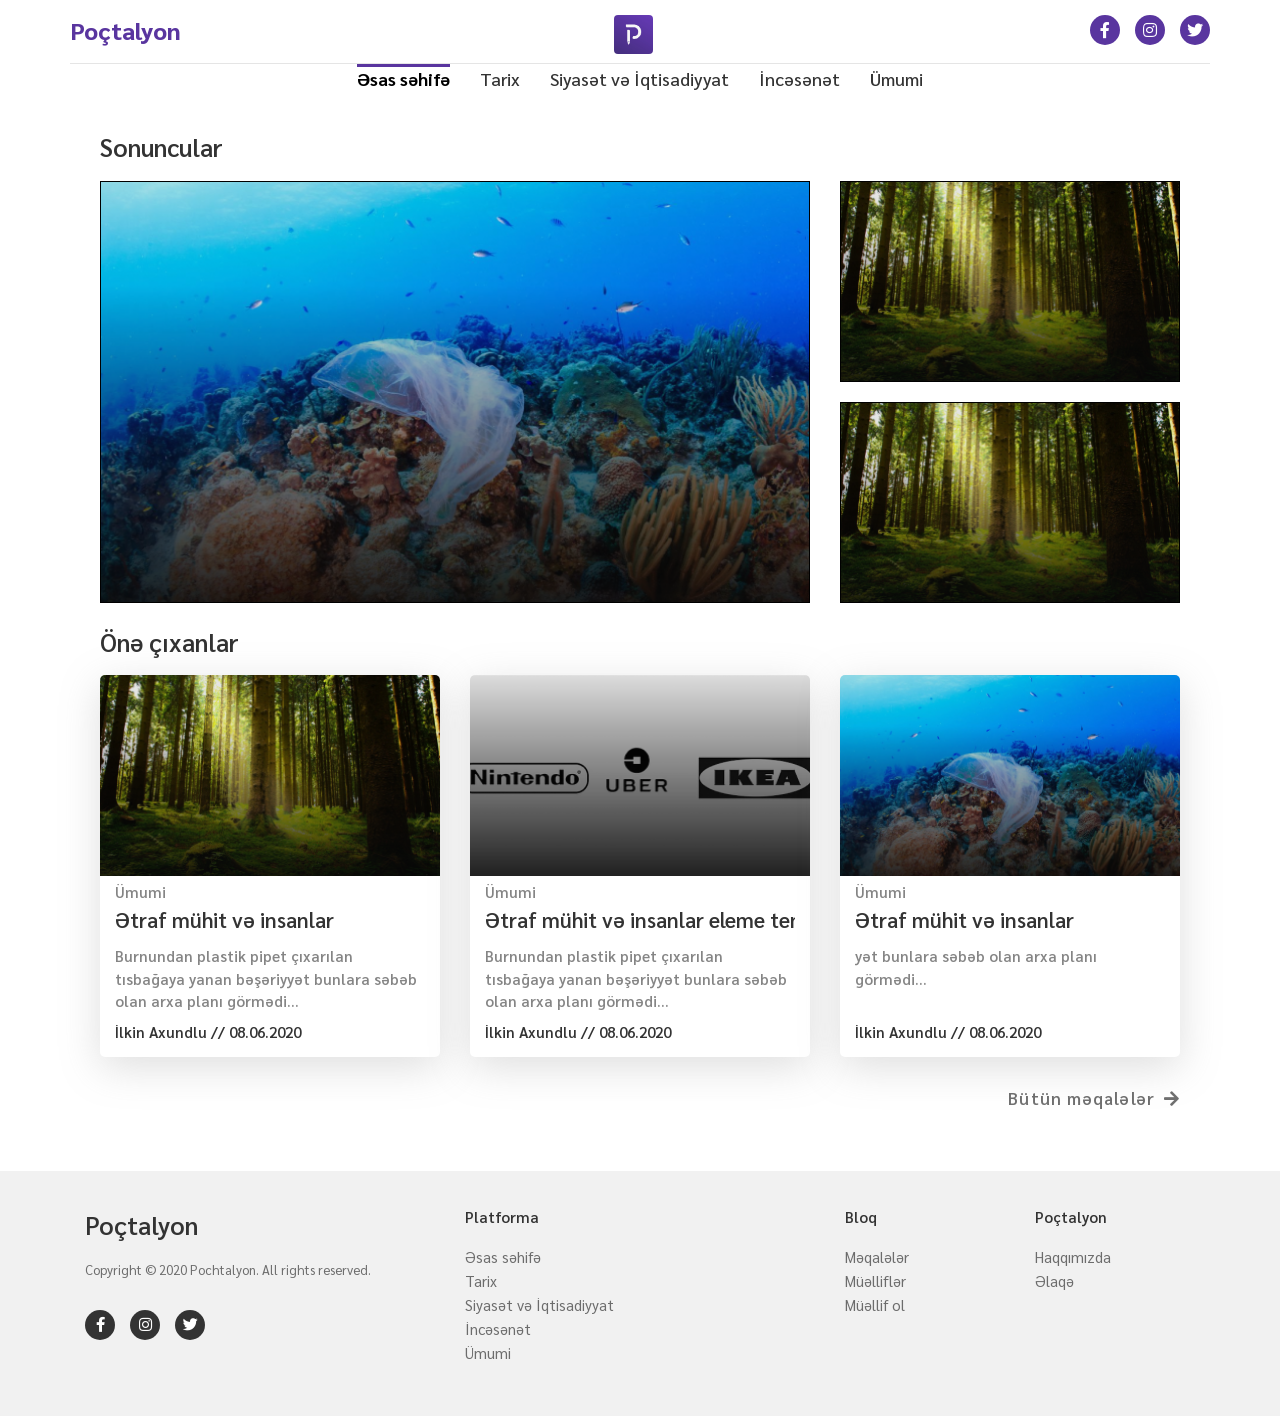
==== index.html @ ed9a93c8 "Last info-da isler basladi" ====
<!DOCTYPE html>
<html lang="en">
<head>
    <meta charset="UTF-8">
    <meta name="viewport" content="width=device-width, initial-scale=1.0">
    <meta http-equiv="X-UA-Compatible" content="ie=edge">
    <title>Document</title>
    <link href="https://fonts.googleapis.com/css2?family=Sarabun:wght@100&display=swap" rel="stylesheet">
    <link rel="stylesheet" href="https://use.fontawesome.com/releases/v5.8.1/css/all.css" integrity="sha384-50oBUHEmvpQ+1lW4y57PTFmhCaXp0ML5d60M1M7uH2+nqUivzIebhndOJK28anvf" crossorigin="anonymous">
    <link rel="stylesheet" href="https://cdn.jsdelivr.net/npm/bootstrap@4.5.3/dist/css/bootstrap.min.css" integrity="sha384-TX8t27EcRE3e/ihU7zmQxVncDAy5uIKz4rEkgIXeMed4M0jlfIDPvg6uqKI2xXr2" crossorigin="anonymous">
    <link rel="stylesheet" href="scss/style.css">
</head>
<body>
    <!-- header-strat -->
    <header id="head-deskopt">
        <div class="container  container-head">
            <div class="row head-arize">
                <div class="col-md-4 ">
                    <a href="index.html" class="refresh">Poçtalyon</a>
                </div>
                <div class="col-md-4  logo">
                    <a href="index.html">
                        <img src="img/logo.jpg" alt="">
                    </a>
                </div>
                <div class="col-md-4  socail-media">
                    <div class="social">
                        <ul class="socail-logo">
                                <li> <a href=""> <i class="fab fa-facebook-f"></i></a></li>
                                <li> <a href=""> <i class="fab fa-instagram"></i></a></li>
                                <li> <a href="" class="m-0" > <i class="fab fa-twitter"></i></a></li>
                         </ul>
                    </div>
                </div>
            </div>
        </div>
    </header>
    <!-- header-stop -->

    <!-- navbar-strat -->
    <nav id="navbar-deskopt">
        <div class="container p-0">
            <div class="row">
                <div class="col-md-12">
                        <ul>
                            <li class="mn-5 active"><a href="" class="active">Əsas səhifə </a></li>
                            <li class="mn-5"><a href="">Tarix</a> </li>
                            <li class="mn-5"><a href="">Siyasət və İqtisadiyyat</a></li>
                            <li class="mn-5"><a href="">İncəsənət</a></li>
                            <li><a href="">Ümumi</a></li>
                        </ul>
                </div>
             </div>
        </div>
    </nav>
    <!-- navbar-stop -->

    <section id="last-info">
        <div class="container" style="padding: 0px 30px;">
            <div class="row">
                <div class="col-md-12" style="padding-bottom: 15px; display: block;"> 
                    <p>Sonuncular</p>
                </div>
            </div>
            <div class="row">
                <div class="col-md-8 last-info-area">
                    <div class="big-img last-info-area-img">
                    <a href="">
                        <img src="img/rec1.png" alt="">
                    </a>
                </div>
                </div>
                <div class="col-md-4 last-info-area">
                    <div class="little-img little-img-top last-info-area-img">
                    <a href="">
                        <img src="img/rec2.png" alt="">
                    </a>
                </div>
                    <div class="little-img little-img-bottom last-info-area-img">
                        <a href="">
                            <img src="img/rec2.png" alt="">
                        </a>
                    </div>
                </div>
            </div>
        </div>
    </section>

    <section id="first-info">
            <div class="container" style="padding: 0px 30px;">
                <div class="row">
                    <div class="col-md-12" style="padding-bottom: 15px; display: block;"> 
                        <p>Önə çıxanlar</p>
                    </div>
                </div>
                <div class="row">
                  <div class="col-md-4">
                      <div class="post">
                          <a href="">
                            <div class="post-img"><img src="img/rec2.png" alt=""></div>
                            <div class="post-info">
                                <div class="category">Ümumi</div>
                                <div class="post-head">Ətraf mühit və insanlar</div>
                                <div class="post-text">Burnundan plastik pipet çıxarılan tısbağaya yanan bəşəriyyət bunlara səbəb olan arxa planı görmədi…</div>
                                <div class="post-date-user">İlkin Axundlu // 08.06.2020</div>
                            </div>
                          </a>
                      </div>
                  </div>
                  <div class="col-md-4">
                        <div class="post">
                            <a href="">
                              <div class="post-img"><img src="img/rec3.png" alt=""></div>
                              <div class="post-info">
                                  <div class="category">Ümumi</div>
                                  <div class="post-head">Ətraf mühit və insanlar eleme tenbelik heqqi</div>
                                  <div class="post-text">Burnundan plastik pipet çıxarılan tısbağaya yanan bəşəriyyət bunlara səbəb olan arxa planı görmədi…</div>
                                  <div class="post-date-user">İlkin Axundlu // 08.06.2020</div>
                              </div>
                            </a>
                        </div>
                  </div>
                  <div class="col-md-4">
                        <div class="post">
                            <a href="">
                              <div class="post-img"><img src="img/rec1.png" alt=""></div>
                              <div class="post-info">
                                  <div class="category">Ümumi</div>
                                  <div class="post-head">Ətraf mühit və insanlar</div>
                                  <div class="post-text">yət bunlara səbəb olan arxa planı görmədi…</div>
                                  <div class="post-date-user">İlkin Axundlu // 08.06.2020</div>
                              </div>
                            </a>
                        </div>
                  </div>
                </div>
                <div class="all-post-icon">
                   <a href=""> Bütün məqalələr <i class="fas fa-arrow-right"></i> </a> 
                </div>
            </div>
    </section>

    <footer>
        <div class="container">
            <div class="row">
                <div class="col-md-4">
                    <div>
                        <p class="head" style="font-size: 25px;">Poçtalyon</p>
                        <p class="info">Copyright © 2020 Pochtalyon. All rights reserved.</p>
                        <div class="social">
                            <ul class="socail-logo">
                                    <li> <a href=""> <i class="fab fa-facebook-f"></i></a></li>
                                    <li> <a href=""> <i class="fab fa-instagram"></i></a></li>
                                    <li> <a href="" class="m-0" > <i class="fab fa-twitter"></i></a></li>
                            </ul>
                        </div>
                    </div>
                </div>
                <div class="col-md-4">
                    <p class="head" style="font-size: 15px;"> Platforma </p>
                    <ul>
                        <li><a href="" >Əsas səhifə </a></li>
                        <li><a href="">Tarix</a> </li>
                        <li><a href="">Siyasət və İqtisadiyyat</a></li>
                        <li><a href="">İncəsənət</a></li>
                        <li><a href="">Ümumi</a></li>
                    </ul>
                </div>
                <div class="col-md-2">
                    <p class="head" style="font-size: 15px;"> Bloq </p>
                    <ul>
                        <li><a href="" >Məqalələr </a></li>
                        <li><a href="">Müəlliflər</a> </li>
                        <li><a href="">Müəllif ol</a></li>
                    </ul>
                </div>
                <div class="col-md-2">
                    <p class="head" style="font-size: 15px;"> Poçtalyon </p>
                    <ul>
                        <li><a href="" >Haqqımızda </a></li>
                        <li><a href="">Əlaqə</a> </li>
                    </ul>
                </div>
            </div>
        </div>
    </footer>
</body>
</html>
---- scss/style.css ----
* {
  margin: 0;
  padding: 0;
  -webkit-box-sizing: border-box;
          box-sizing: border-box;
  font-family: 'Sarabun', sans-serif;
}

a:hover {
  text-decoration: none;
}

ul {
  list-style: none;
}

body {
  background: #ffffff;
}

.mn-5 {
  margin-right: 30px;
}

#head-deskopt .container-head {
  padding: 15px 0px;
  border-bottom: 1px solid #E5E5E5;
}

#head-deskopt .container-head .head-arize {
  height: 33px;
}

#head-deskopt .container-head .head-arize .refresh {
  font-weight: 1000;
  font-size: 24px;
  line-height: 31.2px;
  color: #59359f;
}

#head-deskopt .container-head .head-arize .logo img {
  width: 39px;
  height: 39px;
  border-radius: 4px;
  margin-left: calc(350px / 2 - 21.5px);
}

#head-deskopt .container-head .head-arize .socail-media ul.socail-logo {
  display: -webkit-box;
  display: -ms-flexbox;
  display: flex;
  -webkit-box-pack: end;
      -ms-flex-pack: end;
          justify-content: flex-end;
}

#head-deskopt .container-head .head-arize .socail-media ul.socail-logo li a {
  margin-right: 15px;
  color: #ffffff;
}

#head-deskopt .container-head .head-arize .socail-media ul.socail-logo li a i {
  width: 30px;
  height: 30px;
  line-height: 30px;
  text-align: center;
  border-radius: 50%;
  background: #59359F;
  color: #ffffff;
}

#navbar-deskopt ul {
  display: -webkit-box;
  display: -ms-flexbox;
  display: flex;
  -webkit-box-pack: center;
      -ms-flex-pack: center;
          justify-content: center;
}

#navbar-deskopt ul li {
  border-top: 3px solid transparent;
}

#navbar-deskopt ul li a {
  font-weight: 500;
  font-size: 18px;
  color: #333333;
  line-height: 23.4px;
}

#navbar-deskopt ul li a:hover {
  font-weight: 700;
}

#navbar-deskopt ul li a.active {
  color: black;
  font-weight: 700;
}

#navbar-deskopt ul li.active {
  border-top: 3px solid #59359F;
}

#last-info {
  padding-top: 20px;
}

#last-info .container p {
  display: inline;
  font-size: 25px;
  font-weight: 600;
  color: #333333;
  cursor: pointer;
}

#last-info .container .last-info-area {
  overflow: hidden;
}

#last-info .container .last-info-area .big-img {
  width: 100%;
  height: 422px;
  border: 1px solid black;
}

#last-info .container .last-info-area .little-img {
  width: 100%;
  height: 201px;
  border: 1px solid black;
}

#last-info .container .last-info-area .little-img-top {
  margin-bottom: 20px;
}

#last-info .container .last-info-area .last-info-area-img a img {
  width: 100%;
  height: 100%;
}

#first-info {
  padding-top: 20px;
  padding-bottom: 60px;
}

#first-info .container p {
  display: inline;
  font-size: 25px;
  font-weight: 600;
  color: #333333;
  cursor: pointer;
}

#first-info .container .post {
  display: block;
  width: 100%;
  margin-bottom: 30px;
  height: 382px;
  -webkit-transition: all 0.3s ease;
  transition: all 0.3s ease;
  -webkit-box-shadow: 0px 10px 40px 0px rgba(142, 142, 142, 0.29);
          box-shadow: 0px 10px 40px 0px rgba(142, 142, 142, 0.29);
  background: #FFFFFF;
  border-radius: 5px;
  overflow: hidden;
}

#first-info .container .post:hover {
  -webkit-box-shadow: 0px 10px 40px 0px rgba(122, 122, 122, 0.651);
          box-shadow: 0px 10px 40px 0px rgba(122, 122, 122, 0.651);
  -webkit-transform: scale(1.02);
          transform: scale(1.02);
}

#first-info .container .post a {
  -webkit-transition: all 0.3s ease;
  transition: all 0.3s ease;
}

#first-info .container .post a .post-img {
  height: 201px;
  overflow: hidden;
}

#first-info .container .post a .post-img img {
  max-width: 100%;
  min-width: 100%;
  height: auto;
  -webkit-transition: all 0.3s ease;
  transition: all 0.3s ease;
}

#first-info .container .post a .post-img img:hover {
  -webkit-transform: scale(1.1);
          transform: scale(1.1);
}

#first-info .container .post a .post-info {
  padding: 5px 15px;
}

#first-info .container .post a .post-info .category {
  color: rgba(51, 51, 51, 0.6);
  font-size: 15px;
  font-weight: 600;
  cursor: auto;
}

#first-info .container .post a .post-info .post-head {
  font-size: 21px;
  font-weight: 600;
  color: #333333;
  white-space: nowrap;
  width: 310px;
  overflow: hidden;
}

#first-info .container .post a .post-info .post-text {
  color: rgba(51, 51, 51, 0.6);
  font-size: 15px;
  font-weight: 600;
  margin: 10px 0px;
  height: 66px;
  overflow: hidden;
  text-overflow: ellipsis;
  display: -webkit-box;
  -webkit-line-clamp: 3;
  /* number of lines to show */
  -webkit-box-orient: vertical;
}

#first-info .container .post a .post-info .post-date-user {
  font-size: 15px;
  font-weight: 600;
  color: #333333;
  margin: 10px 0px;
}

#first-info .container .all-post-icon {
  text-align: right;
}

#first-info .container .all-post-icon a {
  font-size: 17px;
  font-style: normal;
  font-weight: 600;
  line-height: 22px;
  letter-spacing: 0.065em;
  color: #333333;
  opacity: 0.7;
}

#first-info .container .all-post-icon a i {
  width: 20px;
}

#first-info .container .all-post-icon a:hover {
  -webkit-transform: scale(1.1);
          transform: scale(1.1);
  opacity: 1;
}

footer {
  background-color: #F1F1F1;
  padding: 35px 0px;
}

footer p.head {
  color: #333333;
  font-weight: 600;
  cursor: pointer;
}

footer p.info {
  color: rgba(51, 51, 51, 0.7);
  font-size: 13px;
  padding-bottom: 15px;
}

footer p.info:hover {
  color: #333333;
}

footer .social ul.socail-logo {
  display: -webkit-box;
  display: -ms-flexbox;
  display: flex;
  -webkit-box-pack: start;
      -ms-flex-pack: start;
          justify-content: start;
}

footer .social ul.socail-logo li a {
  margin-right: 15px;
  color: #ffffff;
}

footer .social ul.socail-logo li a i {
  width: 30px;
  height: 30px;
  line-height: 30px;
  text-align: center;
  border-radius: 50%;
  background: #333333;
  color: #ffffff;
}

footer ul li a {
  font-size: 15px;
  font-weight: 400px;
  color: rgba(51, 51, 51, 0.7);
}

footer ul li a:hover {
  color: #333333;
}
/*# sourceMappingURL=style.css.map */
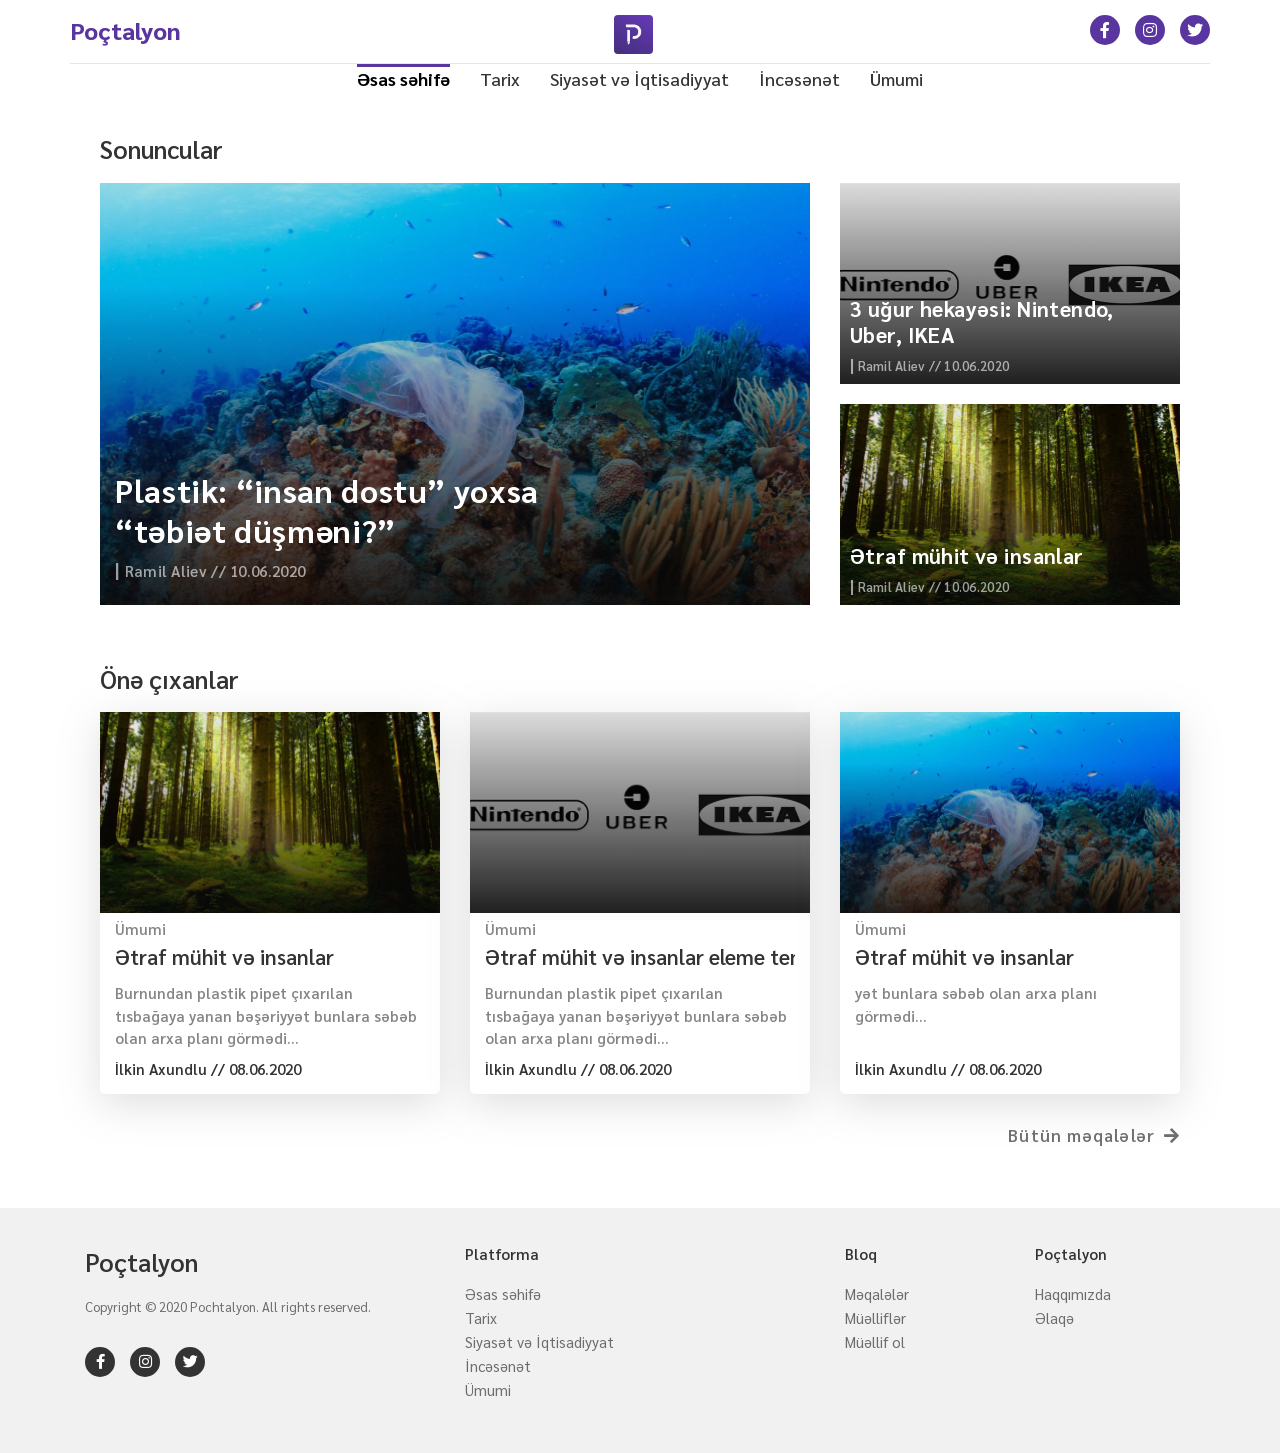
==== commit 390bcba3: "First Info Sectionunda isler bitdi" ====
--- a/index.html
+++ b/index.html
@@ -68,18 +68,30 @@
                     <a href="">
                         <img src="img/rec1.png" alt="">
                     </a>
+                    <div class="last-info-text">
+                        <div class="head-text"><a href="">Plastik: “insan dostu” yoxsa “təbiət düşməni?”</a> </div>
+                        <div class="write-info"><span>|</span> Ramil Aliev // 10.06.2020</div>
+                    </div>
                 </div>
                 </div>
                 <div class="col-md-4 last-info-area">
                     <div class="little-img little-img-top last-info-area-img">
                     <a href="">
-                        <img src="img/rec2.png" alt="">
+                        <img src="img/rec3.png" alt="">
                     </a>
-                </div>
+                    <div class="last-info-little-text">
+                        <div class="head-text"><a href="">3 uğur hekayəsi: Nintendo, Uber, IKEA</a> </div>
+                        <div class="write-info"><span>|</span> Ramil Aliev // 10.06.2020</div>
+                    </div>
+                    </div>
                     <div class="little-img little-img-bottom last-info-area-img">
                         <a href="">
                             <img src="img/rec2.png" alt="">
                         </a>
+                        <div class="last-info-little-text">
+                            <div class="head-text"><a href="">Ətraf mühit və insanlar</a> </div>
+                            <div class="write-info"><span>|</span> Ramil Aliev // 10.06.2020</div>
+                        </div>
                     </div>
                 </div>
             </div>
--- a/scss/style.css
+++ b/scss/style.css
@@ -103,7 +103,7 @@
 }
 
 #last-info {
-  padding-top: 20px;
+  padding: 22px 0px 35px 0px;
 }
 
 #last-info .container p {
@@ -121,22 +121,117 @@
 #last-info .container .last-info-area .big-img {
   width: 100%;
   height: 422px;
-  border: 1px solid black;
 }
 
 #last-info .container .last-info-area .little-img {
   width: 100%;
   height: 201px;
-  border: 1px solid black;
+  position: relative;
+}
+
+#last-info .container .last-info-area .little-img .last-info-little-text {
+  position: absolute;
+  bottom: 10px;
+  left: 10px;
+}
+
+#last-info .container .last-info-area .little-img .last-info-little-text .head-text {
+  font-size: 21px;
+  font-weight: 700;
+  line-height: 26px;
+  letter-spacing: 0.02em;
+  text-align: left;
+  width: 290px;
+  word-wrap: break-word;
+  margin-bottom: 8px;
+}
+
+#last-info .container .last-info-area .little-img .last-info-little-text .head-text a {
+  color: #FFFFFF;
+}
+
+#last-info .container .last-info-area .little-img .last-info-little-text .write-info {
+  font-size: 13px;
+  font-weight: 600;
+  line-height: 16px;
+  letter-spacing: 0.02em;
+  text-align: left;
+  color: rgba(255, 255, 255, 0.6);
+}
+
+#last-info .container .last-info-area .little-img .last-info-little-text .write-info:hover {
+  color: #ffffff;
+}
+
+#last-info .container .last-info-area .little-img .last-info-little-text .write-info span {
+  font-size: 18px;
 }
 
 #last-info .container .last-info-area .little-img-top {
   margin-bottom: 20px;
+}
+
+#last-info .container .last-info-area .last-info-area-img {
+  overflow: hidden;
+}
+
+#last-info .container .last-info-area .last-info-area-img a {
+  position: relative;
 }
 
 #last-info .container .last-info-area .last-info-area-img a img {
   width: 100%;
   height: 100%;
+}
+
+#last-info .container .last-info-area .last-info-area-img .last-info-text {
+  position: absolute;
+  bottom: 25px;
+  left: 30px;
+  color: #FFFFFF;
+}
+
+#last-info .container .last-info-area .last-info-area-img .last-info-text .head-text {
+  width: 425px;
+  word-wrap: break-word;
+  font-size: 32px;
+  font-style: normal;
+  font-weight: 700;
+  line-height: 40px;
+  letter-spacing: 0.02em;
+  text-align: left;
+  margin-bottom: 10px;
+}
+
+#last-info .container .last-info-area .last-info-area-img .last-info-text .head-text a {
+  color: #FFFFFF;
+}
+
+#last-info .container .last-info-area .last-info-area-img .last-info-text .write-info {
+  font-weight: 600;
+  font-size: 15px;
+  line-height: 18px;
+  letter-spacing: 0.02em;
+  color: rgba(255, 255, 255, 0.6);
+  cursor: pointer;
+}
+
+#last-info .container .last-info-area .last-info-area-img .last-info-text .write-info span {
+  font-size: 20px;
+}
+
+#last-info .container .last-info-area .last-info-area-img .last-info-text .write-info:hover {
+  color: #FFFFFF;
+}
+
+#last-info .container .last-info-area .last-info-area-img img {
+  -webkit-transition: all 0.2s ease;
+  transition: all 0.2s ease;
+}
+
+#last-info .container .last-info-area .last-info-area-img img:hover {
+  -webkit-transform: scale(1.1);
+          transform: scale(1.1);
 }
 
 #first-info {
@@ -162,7 +257,8 @@
   -webkit-box-shadow: 0px 10px 40px 0px rgba(142, 142, 142, 0.29);
           box-shadow: 0px 10px 40px 0px rgba(142, 142, 142, 0.29);
   background: #FFFFFF;
-  border-radius: 5px;
+  border-bottom-left-radius: 5px;
+  border-bottom-right-radius: 5px;
   overflow: hidden;
 }
 
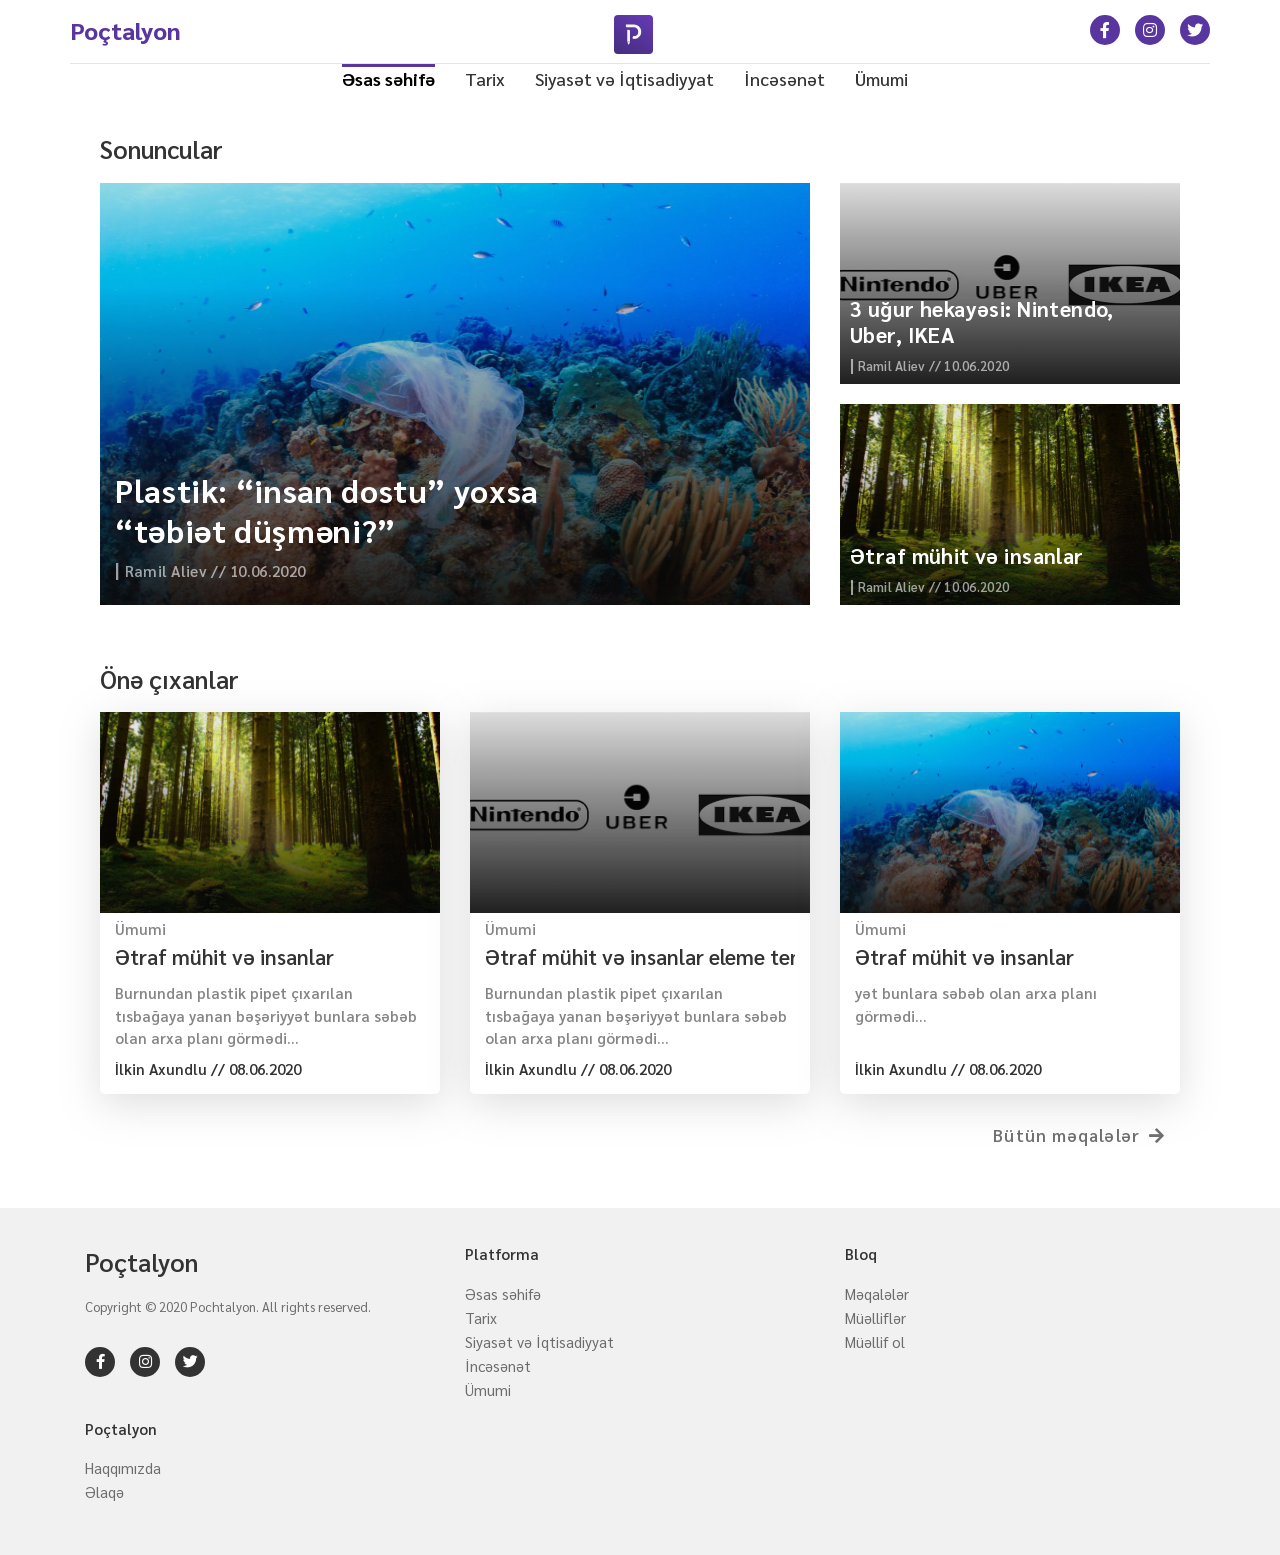
==== commit ad36139e: "Responsiv index html" ====
--- a/index.html
+++ b/index.html
@@ -15,10 +15,10 @@
     <header id="head-deskopt">
         <div class="container  container-head">
             <div class="row head-arize">
-                <div class="col-md-4 ">
+                <div class="col-md-4 col-sm-6 col-6 logo-text">
                     <a href="index.html" class="refresh">Poçtalyon</a>
                 </div>
-                <div class="col-md-4  logo">
+                <div class="col-md-4 col-sm-6 col-6 logo">
                     <a href="index.html">
                         <img src="img/logo.jpg" alt="">
                     </a>
@@ -42,13 +42,14 @@
         <div class="container p-0">
             <div class="row">
                 <div class="col-md-12">
-                        <ul>
+                    <div class="menu-bars d-none"><i class="fas fa-bars"></i></div>
+                    <ul class="menu">
                             <li class="mn-5 active"><a href="" class="active">Əsas səhifə </a></li>
                             <li class="mn-5"><a href="">Tarix</a> </li>
-                            <li class="mn-5"><a href="">Siyasət və İqtisadiyyat</a></li>
+                            <li class="mn-5 "><a href="">Siyasət və İqtisadiyyat</a></li>
                             <li class="mn-5"><a href="">İncəsənət</a></li>
-                            <li><a href="">Ümumi</a></li>
-                        </ul>
+                            <li class="mn-5"><a href="">Ümumi</a></li>
+                    </ul>
                 </div>
              </div>
         </div>
@@ -58,12 +59,12 @@
     <section id="last-info">
         <div class="container" style="padding: 0px 30px;">
             <div class="row">
-                <div class="col-md-12" style="padding-bottom: 15px; display: block;"> 
+                <div class="col-md-12 col-sm-12" style="padding-bottom: 15px; display: block;"> 
                     <p>Sonuncular</p>
                 </div>
             </div>
             <div class="row">
-                <div class="col-md-8 last-info-area">
+                <div class="col-md-8 col-sm-12 last-info-area">
                     <div class="big-img last-info-area-img">
                     <a href="">
                         <img src="img/rec1.png" alt="">
@@ -74,7 +75,16 @@
                     </div>
                 </div>
                 </div>
-                <div class="col-md-4 last-info-area">
+                <div class="col-md-4 col-sm-12 last-info-area">
+                    <div class="little-img little-img-top last-info-area-img">
+                        <a href="">
+                            <img src="img/rec1.png" alt="">
+                        </a>
+                        <div class="last-info-little-text">
+                            <div class="head-text"><a href="">Plastik: “insan dostu” yoxsa “təbiət düşməni?”</a> </div>
+                            <div class="write-info"><span>|</span> Ramil Aliev // 10.06.2020</div>
+                        </div>
+                    </div>
                     <div class="little-img little-img-top last-info-area-img">
                     <a href="">
                         <img src="img/rec3.png" alt="">
@@ -101,12 +111,12 @@
     <section id="first-info">
             <div class="container" style="padding: 0px 30px;">
                 <div class="row">
-                    <div class="col-md-12" style="padding-bottom: 15px; display: block;"> 
+                    <div class="col-md-12 col-sm-12" style="padding-bottom: 15px; display: block;"> 
                         <p>Önə çıxanlar</p>
                     </div>
                 </div>
                 <div class="row">
-                  <div class="col-md-4">
+                  <div class="col-md-4 col-sm-12">
                       <div class="post">
                           <a href="">
                             <div class="post-img"><img src="img/rec2.png" alt=""></div>
@@ -119,7 +129,7 @@
                           </a>
                       </div>
                   </div>
-                  <div class="col-md-4">
+                  <div class="col-md-4 col-sm-12">
                         <div class="post">
                             <a href="">
                               <div class="post-img"><img src="img/rec3.png" alt=""></div>
@@ -132,7 +142,7 @@
                             </a>
                         </div>
                   </div>
-                  <div class="col-md-4">
+                  <div class="col-md-4 col-sm-12">
                         <div class="post">
                             <a href="">
                               <div class="post-img"><img src="img/rec1.png" alt=""></div>
@@ -146,16 +156,16 @@
                         </div>
                   </div>
                 </div>
-                <div class="all-post-icon">
+                <div class="all-post-icon col-sm-12">
                    <a href=""> Bütün məqalələr <i class="fas fa-arrow-right"></i> </a> 
                 </div>
             </div>
     </section>
 
-    <footer>
+    <footer id="footer">
         <div class="container">
             <div class="row">
-                <div class="col-md-4">
+                <div class="col-md-4 col-12">
                     <div>
                         <p class="head" style="font-size: 25px;">Poçtalyon</p>
                         <p class="info">Copyright © 2020 Pochtalyon. All rights reserved.</p>
@@ -168,7 +178,7 @@
                         </div>
                     </div>
                 </div>
-                <div class="col-md-4">
+                <div class="col-md-4 col-6">
                     <p class="head" style="font-size: 15px;"> Platforma </p>
                     <ul>
                         <li><a href="" >Əsas səhifə </a></li>
@@ -178,7 +188,7 @@
                         <li><a href="">Ümumi</a></li>
                     </ul>
                 </div>
-                <div class="col-md-2">
+                <div class="col-md-4 col-6">
                     <p class="head" style="font-size: 15px;"> Bloq </p>
                     <ul>
                         <li><a href="" >Məqalələr </a></li>
@@ -186,7 +196,7 @@
                         <li><a href="">Müəllif ol</a></li>
                     </ul>
                 </div>
-                <div class="col-md-2">
+                <div class="col-md-4 col-6">
                     <p class="head" style="font-size: 15px;"> Poçtalyon </p>
                     <ul>
                         <li><a href="" >Haqqımızda </a></li>
@@ -196,5 +206,14 @@
             </div>
         </div>
     </footer>
+
+    <div id="pereloder">
+        <img src="img/pereloder.gif" alt="">
+    </div>
+    <script
+    src="https://code.jquery.com/jquery-3.5.1.min.js"
+    integrity="sha256-9/aliU8dGd2tb6OSsuzixeV4y/faTqgFtohetphbbj0="
+    crossorigin="anonymous"></script>
+    <script src="js/main.js"></script>
 </body>
 </html>
--- a/scss/style.css
+++ b/scss/style.css
@@ -100,6 +100,42 @@
 
 #navbar-deskopt ul li.active {
   border-top: 3px solid #59359F;
+}
+
+#navbar-deskopt .menu-bars {
+  text-align: right;
+}
+
+#navbar-deskopt .menu-bars i {
+  font-size: 25px;
+  margin-right: 20px;
+  color: #482f86;
+}
+
+#navbar-deskopt .responsive-nav {
+  display: block;
+  margin-left: 10px;
+}
+
+#navbar-deskopt .responsive-nav .mn-5 {
+  margin-right: 20px;
+}
+
+#navbar-deskopt .responsive-nav li {
+  border-radius: 2px;
+}
+
+#navbar-deskopt .responsive-nav li a {
+  margin-left: 5px;
+}
+
+#navbar-deskopt .responsive-nav li:hover {
+  background-color: #482f86;
+}
+
+#navbar-deskopt .responsive-nav li:hover a {
+  color: #FFFFFF;
+  font-weight: 600;
 }
 
 #last-info {
@@ -411,4 +447,31 @@
 footer ul li a:hover {
   color: #333333;
 }
+
+#pereloder {
+  background-color: #f0f0fc;
+  position: fixed;
+  top: 0;
+  left: 0;
+  width: 100%;
+  height: 100%;
+  -webkit-box-align: center;
+      -ms-flex-align: center;
+          align-items: center;
+  -webkit-transition: all 0.5s linear;
+  transition: all 0.5s linear;
+  display: -webkit-box;
+  display: -ms-flexbox;
+  display: flex;
+  -webkit-box-pack: center;
+      -ms-flex-pack: center;
+          justify-content: center;
+  opacity: 1;
+  visibility: visible;
+}
+
+.pereloder-delet {
+  opacity: 0 !important;
+  visibility: hidden !important;
+}
 /*# sourceMappingURL=style.css.map */
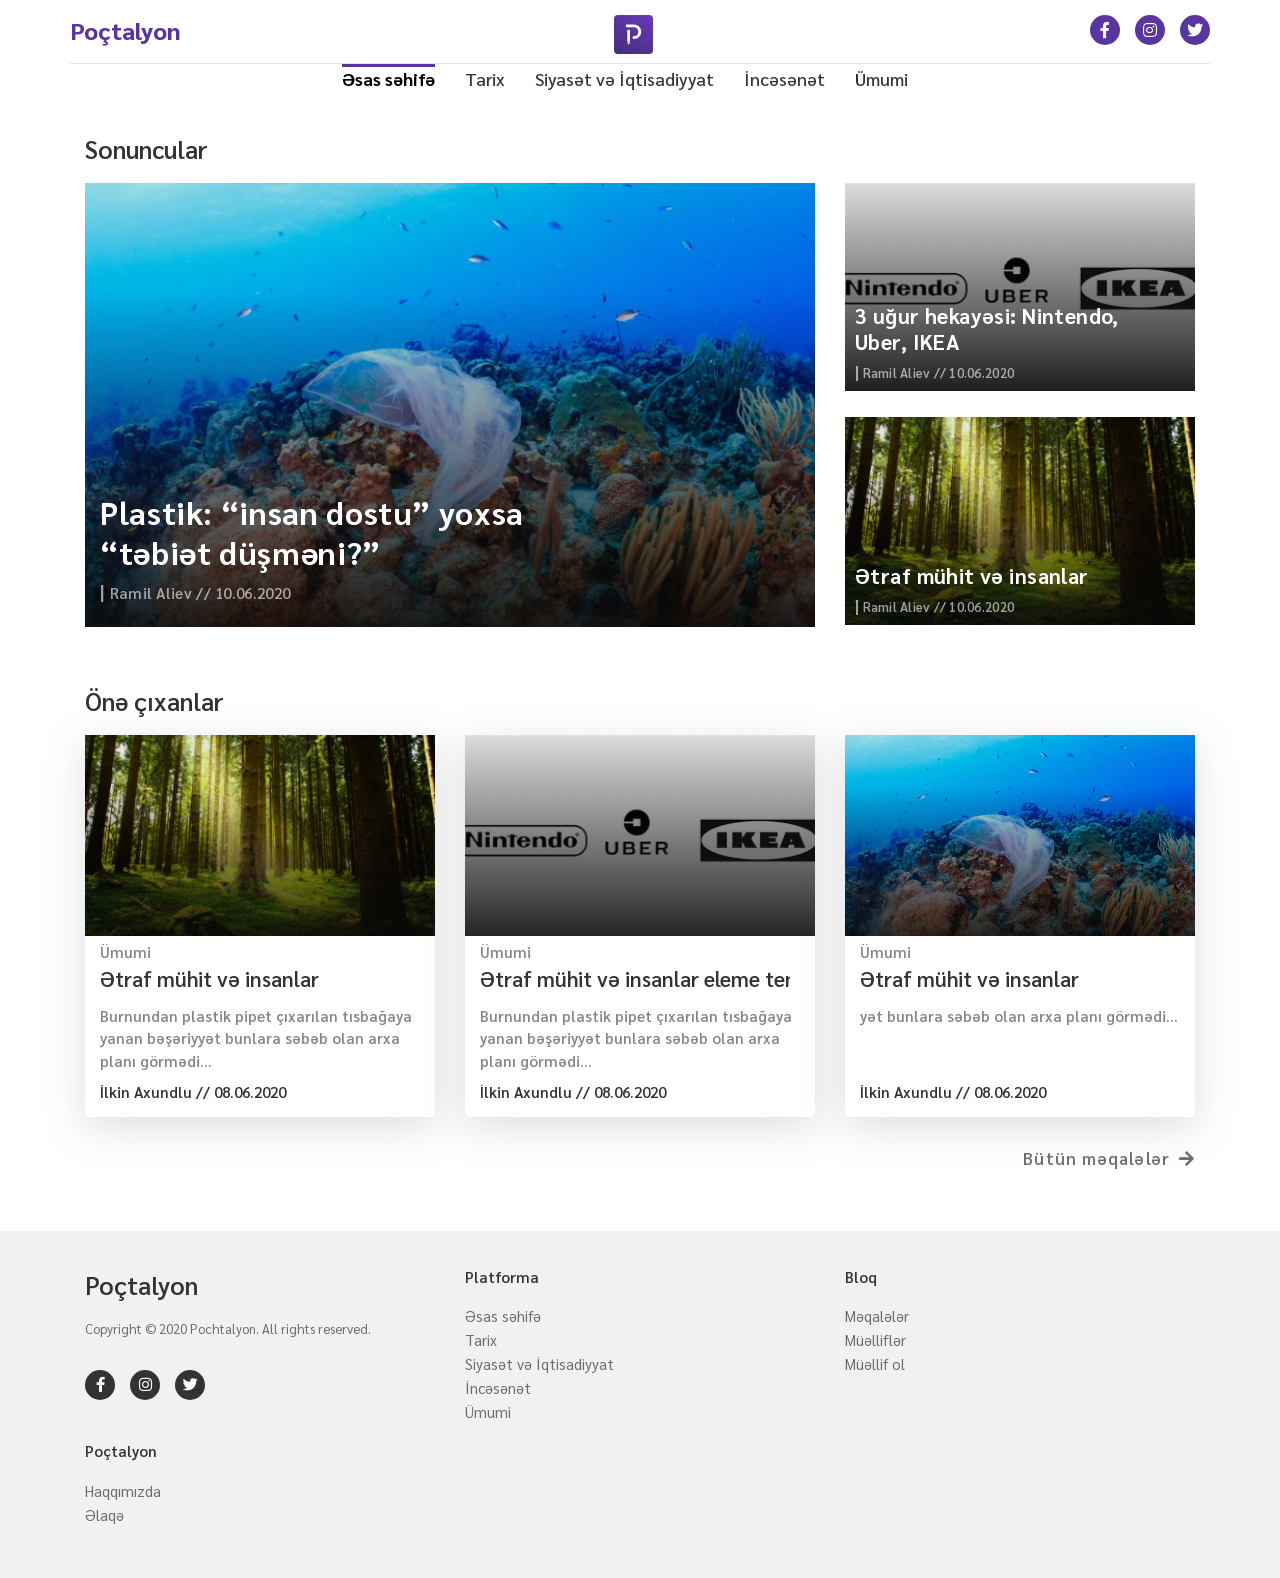
==== commit 771ca970: "Work to responsive" ====
--- a/index.html
+++ b/index.html
@@ -15,15 +15,15 @@
     <header id="head-deskopt">
         <div class="container  container-head">
             <div class="row head-arize">
-                <div class="col-md-4 col-sm-6 col-6 logo-text">
+                <div class="col-lg-4 col-md-4 col-sm-6  logo-text">
                     <a href="index.html" class="refresh">Poçtalyon</a>
                 </div>
-                <div class="col-md-4 col-sm-6 col-6 logo">
+                <div class="col-lg-4 col-md-4 col-sm-6  logo">
                     <a href="index.html">
                         <img src="img/logo.jpg" alt="">
                     </a>
                 </div>
-                <div class="col-md-4  socail-media">
+                <div class="col-lg-4 col-md-4  socail-media">
                     <div class="social">
                         <ul class="socail-logo">
                                 <li> <a href=""> <i class="fab fa-facebook-f"></i></a></li>
@@ -44,11 +44,11 @@
                 <div class="col-md-12">
                     <div class="menu-bars d-none"><i class="fas fa-bars"></i></div>
                     <ul class="menu">
-                            <li class="mn-5 active"><a href="" class="active">Əsas səhifə </a></li>
-                            <li class="mn-5"><a href="">Tarix</a> </li>
-                            <li class="mn-5 "><a href="">Siyasət və İqtisadiyyat</a></li>
-                            <li class="mn-5"><a href="">İncəsənət</a></li>
-                            <li class="mn-5"><a href="">Ümumi</a></li>
+                            <li class="mn-5 active"><a href="index.html" class="active">Əsas səhifə </a></li>
+                            <li class="mn-5"><a href="history.html">Tarix</a> </li>
+                            <li class="mn-5 "><a href="politics.html">Siyasət və İqtisadiyyat</a></li>
+                            <li class="mn-5"><a href="art.html">İncəsənət</a></li>
+                            <li class="mn-5"><a href="art.html">Ümumi</a></li>
                     </ul>
                 </div>
              </div>
@@ -57,7 +57,7 @@
     <!-- navbar-stop -->
 
     <section id="last-info">
-        <div class="container" style="padding: 0px 30px;">
+        <div class="container">
             <div class="row">
                 <div class="col-md-12 col-sm-12" style="padding-bottom: 15px; display: block;"> 
                     <p>Sonuncular</p>
@@ -109,14 +109,14 @@
     </section>
 
     <section id="first-info">
-            <div class="container" style="padding: 0px 30px;">
+            <div class="container">
                 <div class="row">
                     <div class="col-md-12 col-sm-12" style="padding-bottom: 15px; display: block;"> 
                         <p>Önə çıxanlar</p>
                     </div>
                 </div>
                 <div class="row">
-                  <div class="col-md-4 col-sm-12">
+                  <div class="col-lg-4 col-md-6 col-sm-12">
                       <div class="post">
                           <a href="">
                             <div class="post-img"><img src="img/rec2.png" alt=""></div>
@@ -129,7 +129,7 @@
                           </a>
                       </div>
                   </div>
-                  <div class="col-md-4 col-sm-12">
+                  <div class="col-lg-4 col-md-6 col-sm-12">
                         <div class="post">
                             <a href="">
                               <div class="post-img"><img src="img/rec3.png" alt=""></div>
@@ -142,7 +142,7 @@
                             </a>
                         </div>
                   </div>
-                  <div class="col-md-4 col-sm-12">
+                  <div class="col-lg-4 col-md-6 col-sm-12">
                         <div class="post">
                             <a href="">
                               <div class="post-img"><img src="img/rec1.png" alt=""></div>
@@ -156,8 +156,10 @@
                         </div>
                   </div>
                 </div>
-                <div class="all-post-icon col-sm-12">
-                   <a href=""> Bütün məqalələr <i class="fas fa-arrow-right"></i> </a> 
+                <div class="row">
+                    <div class="all-post-icon col-lg-12">
+                            <a href=""> Bütün məqalələr <i class="fas fa-arrow-right"></i> </a> 
+                    </div>
                 </div>
             </div>
     </section>
@@ -181,25 +183,25 @@
                 <div class="col-md-4 col-6">
                     <p class="head" style="font-size: 15px;"> Platforma </p>
                     <ul>
-                        <li><a href="" >Əsas səhifə </a></li>
-                        <li><a href="">Tarix</a> </li>
-                        <li><a href="">Siyasət və İqtisadiyyat</a></li>
-                        <li><a href="">İncəsənət</a></li>
-                        <li><a href="">Ümumi</a></li>
+                        <li><a href="index.html" >Əsas səhifə </a></li>
+                        <li><a href="history.html">Tarix</a> </li>
+                        <li><a href="politics.html">Siyasət və İqtisadiyyat</a></li>
+                        <li><a href="art.html">İncəsənət</a></li>
+                        <li><a href="all.html">Ümumi</a></li>
                     </ul>
                 </div>
                 <div class="col-md-4 col-6">
                     <p class="head" style="font-size: 15px;"> Bloq </p>
                     <ul>
                         <li><a href="" >Məqalələr </a></li>
-                        <li><a href="">Müəlliflər</a> </li>
+                        <li><a href="author.html">Müəlliflər</a> </li>
                         <li><a href="">Müəllif ol</a></li>
                     </ul>
                 </div>
                 <div class="col-md-4 col-6">
                     <p class="head" style="font-size: 15px;"> Poçtalyon </p>
                     <ul>
-                        <li><a href="" >Haqqımızda </a></li>
+                        <li><a href="about.html">Haqqımızda </a></li>
                         <li><a href="">Əlaqə</a> </li>
                     </ul>
                 </div>
--- a/scss/style.css
+++ b/scss/style.css
@@ -69,6 +69,14 @@
   color: #ffffff;
 }
 
+#navbar-deskopt {
+  position: -webkit-sticky;
+  position: sticky;
+  z-index: 99;
+  background: white;
+  top: 0;
+}
+
 #navbar-deskopt ul {
   display: -webkit-box;
   display: -ms-flexbox;
@@ -104,6 +112,7 @@
 
 #navbar-deskopt .menu-bars {
   text-align: right;
+  padding: 10px 0px;
 }
 
 #navbar-deskopt .menu-bars i {
@@ -156,12 +165,12 @@
 
 #last-info .container .last-info-area .big-img {
   width: 100%;
-  height: 422px;
+  height: auto;
 }
 
 #last-info .container .last-info-area .little-img {
   width: 100%;
-  height: 201px;
+  height: auto;
   position: relative;
 }
 
@@ -204,7 +213,7 @@
 }
 
 #last-info .container .last-info-area .little-img-top {
-  margin-bottom: 20px;
+  margin-bottom: 25.4px;
 }
 
 #last-info .container .last-info-area .last-info-area-img {
@@ -474,4 +483,76 @@
   opacity: 0 !important;
   visibility: hidden !important;
 }
+
+#about {
+  padding: 50px 0px 150px 0px;
+}
+
+#about .head {
+  font-size: 25px;
+  font-weight: 600;
+  line-height: 33px;
+  text-align: left;
+}
+
+#about .about-img {
+  position: relative;
+}
+
+#about .about-img img {
+  max-width: 100%;
+  height: auto;
+  position: absolute;
+  top: -23px;
+  left: -124px;
+}
+
+@media only screen and (max-width: 768px) {
+  #last-info .container .last-info-area .big-img .last-info-text {
+    bottom: 15px;
+  }
+  #last-info .container .last-info-area .big-img .last-info-text .head-text {
+    font-size: 21px;
+    line-height: 25px;
+    margin-bottom: 5px;
+  }
+  #last-info .container .last-info-area .big-img .last-info-text .write-info {
+    font-size: 12px;
+  }
+  #last-info .container .last-info-area .big-img .last-info-text .write-info span {
+    font-size: 15px;
+  }
+  #last-info .container .last-info-area .little-img .last-info-little-text .head-text {
+    font-size: 12px;
+    line-height: 15px;
+    width: 170px;
+    margin-bottom: 6px;
+  }
+  #last-info .container .last-info-area .little-img .last-info-little-text .write-info {
+    font-size: 10px;
+    line-height: 10px;
+  }
+  #last-info .container .last-info-area .little-img .last-info-little-text .write-info span {
+    font-size: 12px;
+  }
+  #last-info .container .last-info-area .little-img-top {
+    margin-bottom: 22.6px;
+  }
+  #first-info .container .post a .post-info .post-head {
+    width: 265px;
+  }
+  #about .about-img img {
+    top: -8px;
+    left: -78px;
+  }
+}
+
+@media only screen and (max-width: 480px) {
+  .row {
+    margin: 0px !important;
+  }
+  #about .about-img {
+    display: none;
+  }
+}
 /*# sourceMappingURL=style.css.map */
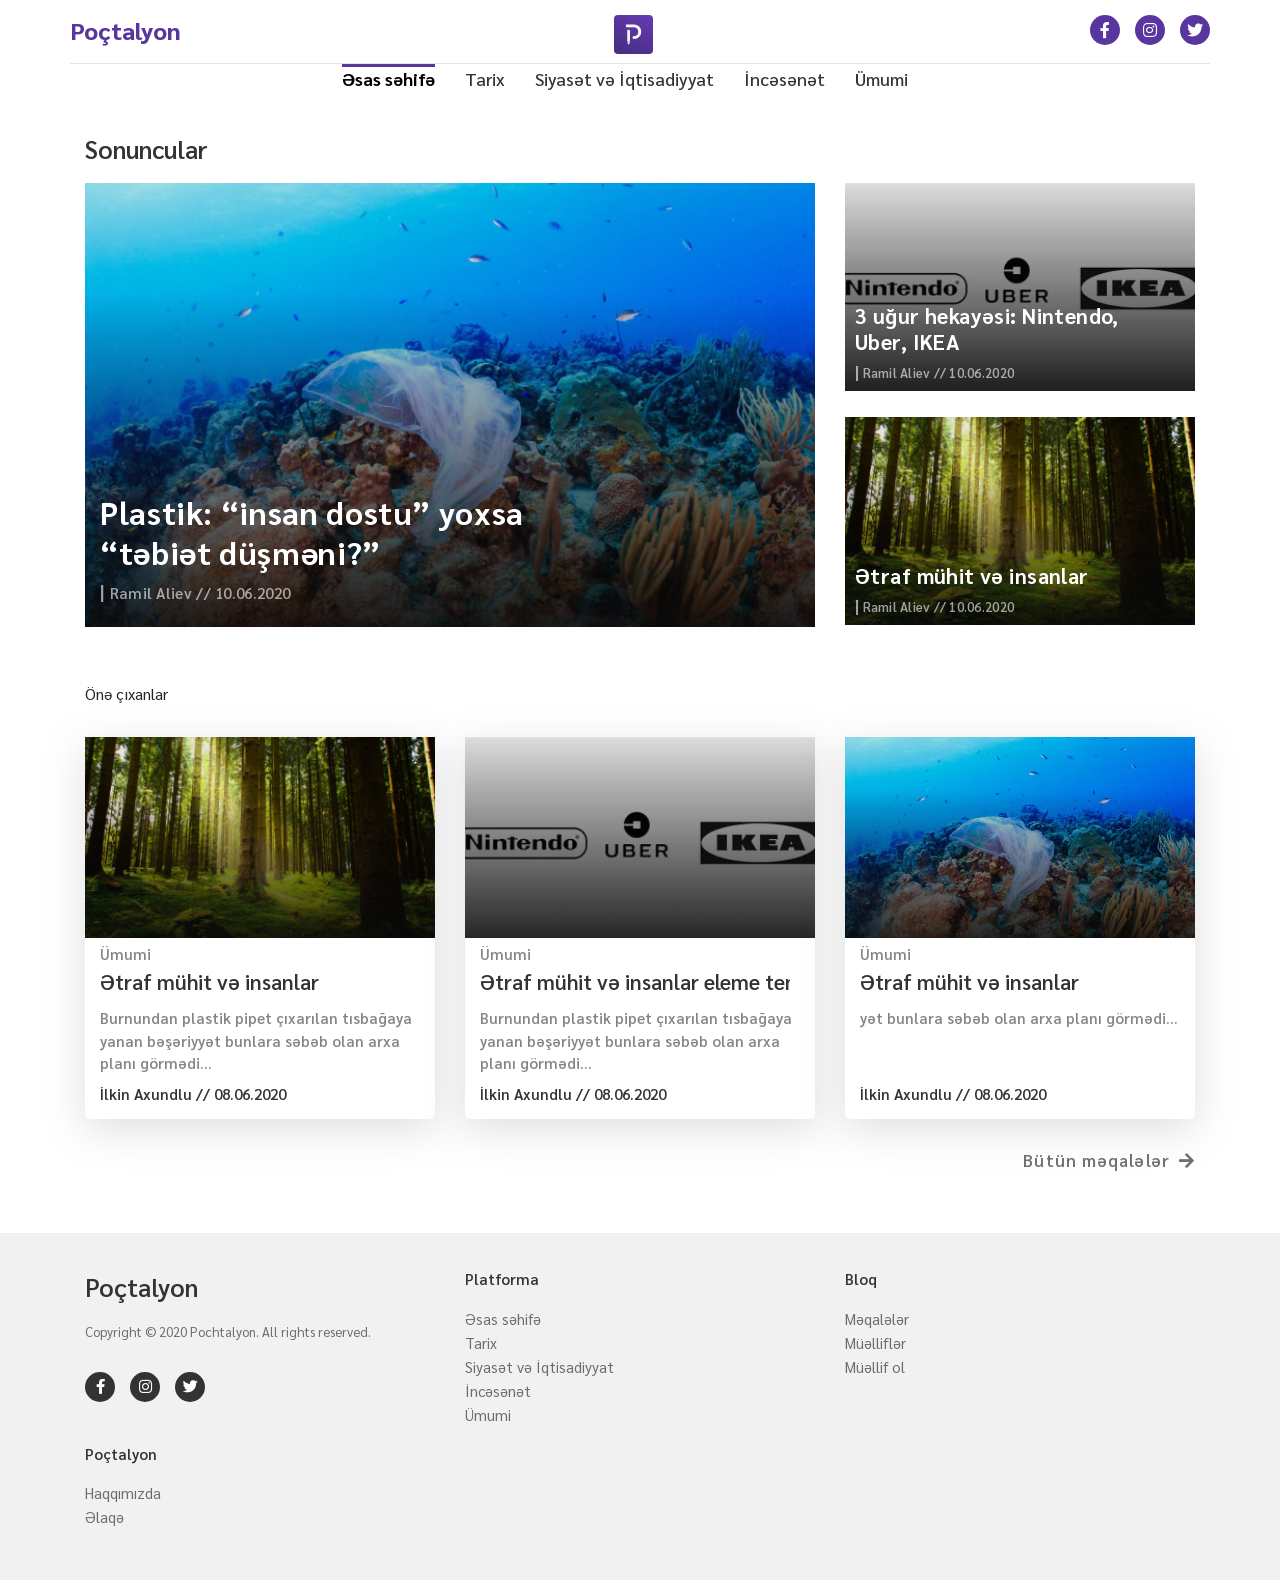
==== commit bf637979: "author form created" ====
--- a/index.html
+++ b/index.html
@@ -194,8 +194,8 @@
                     <p class="head" style="font-size: 15px;"> Bloq </p>
                     <ul>
                         <li><a href="" >Məqalələr </a></li>
-                        <li><a href="author.html">Müəlliflər</a> </li>
-                        <li><a href="">Müəllif ol</a></li>
+                        <li><a href="authors.html">Müəlliflər</a> </li>
+                        <li><a href="author.html">Müəllif ol</a></li>
                     </ul>
                 </div>
                 <div class="col-md-4 col-6">
--- a/scss/style.css
+++ b/scss/style.css
@@ -122,7 +122,7 @@
 }
 
 #navbar-deskopt .responsive-nav {
-  display: block;
+  display: none;
   margin-left: 10px;
 }
 
@@ -284,11 +284,29 @@
   padding-bottom: 60px;
 }
 
-#first-info .container p {
-  display: inline;
+#first-info .container .section-head {
+  display: -webkit-box;
+  display: -ms-flexbox;
+  display: flex;
+  -webkit-box-pack: justify;
+      -ms-flex-pack: justify;
+          justify-content: space-between;
+}
+
+#first-info .container .section-head p {
   font-size: 25px;
   font-weight: 600;
   color: #333333;
+  cursor: pointer;
+}
+
+#first-info .container .section-head .post-type {
+  font-size: 17px;
+  font-weight: 600;
+  line-height: 50px;
+  text-align: right;
+  color: #333333;
+  position: relative;
   cursor: pointer;
 }
 
@@ -507,6 +525,84 @@
   left: -124px;
 }
 
+#author {
+  padding: 50px 0px;
+}
+
+#author .section-head p {
+  font-size: 25px;
+  font-weight: 600;
+  color: #333333;
+  cursor: pointer;
+}
+
+#author .author-form {
+  display: -webkit-box;
+  display: -ms-flexbox;
+  display: flex;
+}
+
+#author .author-form form {
+  display: -webkit-box;
+  display: -ms-flexbox;
+  display: flex;
+  -webkit-box-pack: justify;
+      -ms-flex-pack: justify;
+          justify-content: space-between;
+  -ms-flex-wrap: wrap;
+      flex-wrap: wrap;
+  width: 50%;
+  position: relative;
+}
+
+#author .author-form form input {
+  width: 224px;
+  height: 45px;
+  padding-left: 8px;
+  border: 1px solid #333333;
+  border-radius: 5px;
+  outline: none;
+  margin-bottom: 15px;
+}
+
+#author .author-form form textarea {
+  width: 100%;
+  padding: 8px 0px 0px 8px;
+  border: 1px solid #333333;
+  border-radius: 5px;
+  outline: none;
+  resize: none;
+}
+
+#author .author-form form .button {
+  position: absolute;
+  bottom: 10px;
+  right: -207px;
+}
+
+#author .author-form form .button button {
+  border: 1px solid #59359f;
+  color: #59359f;
+  font-size: 15px;
+  text-align: center;
+  font-weight: 600;
+  height: 40px;
+  width: 164px;
+  outline: none;
+  border-radius: 49px;
+  background-color: #FFFFFF;
+}
+
+#author .author-form form .button button:hover {
+  background-color: #59359f;
+  color: #FFFFFF;
+}
+
+#author .author-form .form-info {
+  width: 50%;
+  padding: 0px 45px;
+}
+
 @media only screen and (max-width: 768px) {
   #last-info .container .last-info-area .big-img .last-info-text {
     bottom: 15px;
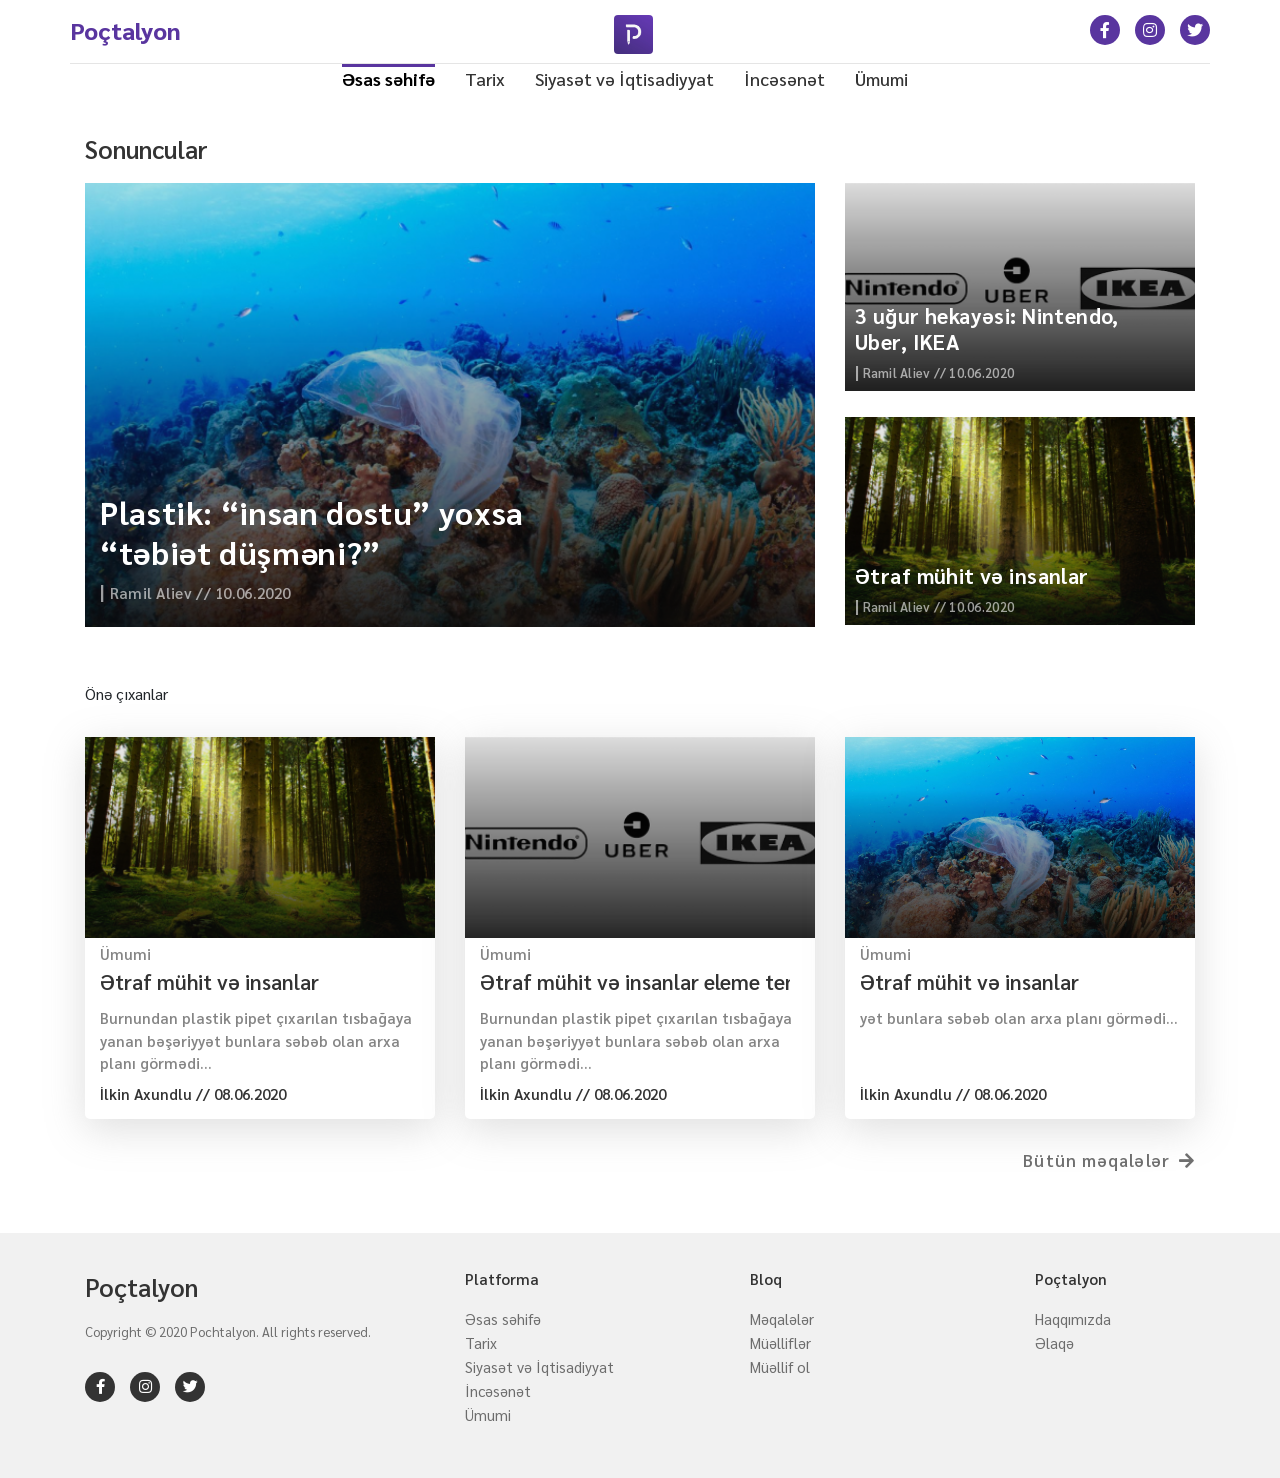
==== commit 5c3074d4: "Author and Authors page worked" ====
--- a/index.html
+++ b/index.html
@@ -167,7 +167,7 @@
     <footer id="footer">
         <div class="container">
             <div class="row">
-                <div class="col-md-4 col-12">
+                <div class="col-lg-4 col-md-4 col-sm-12">
                     <div>
                         <p class="head" style="font-size: 25px;">Poçtalyon</p>
                         <p class="info">Copyright © 2020 Pochtalyon. All rights reserved.</p>
@@ -180,7 +180,7 @@
                         </div>
                     </div>
                 </div>
-                <div class="col-md-4 col-6">
+                <div class="col-lg-3 col-md-3 col-sm-6">
                     <p class="head" style="font-size: 15px;"> Platforma </p>
                     <ul>
                         <li><a href="index.html" >Əsas səhifə </a></li>
@@ -190,7 +190,7 @@
                         <li><a href="all.html">Ümumi</a></li>
                     </ul>
                 </div>
-                <div class="col-md-4 col-6">
+                <div class="col-lg-3 col-md-3 col-sm-6">
                     <p class="head" style="font-size: 15px;"> Bloq </p>
                     <ul>
                         <li><a href="" >Məqalələr </a></li>
@@ -198,7 +198,7 @@
                         <li><a href="author.html">Müəllif ol</a></li>
                     </ul>
                 </div>
-                <div class="col-md-4 col-6">
+                <div class="col-lg-2 col-md-2 col-sm-6">
                     <p class="head" style="font-size: 15px;"> Poçtalyon </p>
                     <ul>
                         <li><a href="about.html">Haqqımızda </a></li>
--- a/scss/style.css
+++ b/scss/style.css
@@ -603,6 +603,79 @@
   padding: 0px 45px;
 }
 
+#authors {
+  padding: 50px 0px;
+}
+
+#authors .authors-sc-name p {
+  font-size: 25px;
+  font-weight: 600;
+  color: #333333;
+  cursor: pointer;
+}
+
+#authors .authors-body .authors-table {
+  display: -webkit-box;
+  display: -ms-flexbox;
+  display: flex;
+  margin-bottom: 30px;
+}
+
+#authors .authors-body .authors-table .authors-img {
+  width: 75px;
+  border-radius: 50px;
+  overflow: hidden;
+}
+
+#authors .authors-body .authors-table .authors-img img {
+  max-width: 75px;
+  border-radius: 50%;
+}
+
+#authors .authors-body .authors-table .authors-info {
+  padding: 5px 10px;
+}
+
+#authors .authors-body .authors-table .authors-info .authors-name {
+  font-size: 18px;
+  font-style: normal;
+  font-weight: 600;
+  line-height: 23px;
+  letter-spacing: 0.04em;
+  color: #333333;
+}
+
+#authors .authors-body .authors-table .authors-info .authors-post-count {
+  font-size: 15px;
+  font-style: normal;
+  font-weight: 400;
+  line-height: 20px;
+  letter-spacing: 0.04em;
+  color: rgba(51, 51, 51, 0.7);
+}
+
+#authors .authors-body .m-btn {
+  text-align: center;
+}
+
+#authors .authors-body .m-btn button {
+  border: 1px solid #59359f;
+  color: #59359f;
+  font-size: 15px;
+  text-align: center;
+  font-weight: 600;
+  height: 40px;
+  width: 164px;
+  outline: none;
+  border-radius: 49px;
+  background-color: #FFFFFF;
+}
+
+#authors .authors-body .m-btn button:hover {
+  background-color: #59359f;
+  color: #FFFFFF;
+}
+
 @media only screen and (max-width: 768px) {
   #last-info .container .last-info-area .big-img .last-info-text {
     bottom: 15px;
@@ -641,6 +714,14 @@
     top: -8px;
     left: -78px;
   }
+  #author .author-form {
+    display: -webkit-box;
+    display: -ms-flexbox;
+    display: flex;
+  }
+  #author .author-form form input {
+    width: 345px;
+  }
 }
 
 @media only screen and (max-width: 480px) {
@@ -650,5 +731,22 @@
   #about .about-img {
     display: none;
   }
+  #author .author-form {
+    display: block;
+  }
+  #author .author-form form input {
+    width: 315px;
+  }
+  #author .author-form form .button {
+    bottom: -248px;
+    right: -4px;
+  }
+  #author .author-form form textarea {
+    width: 315px;
+  }
+  #author .author-form .form-info {
+    width: 100%;
+    padding: 10px 2px;
+  }
 }
 /*# sourceMappingURL=style.css.map */
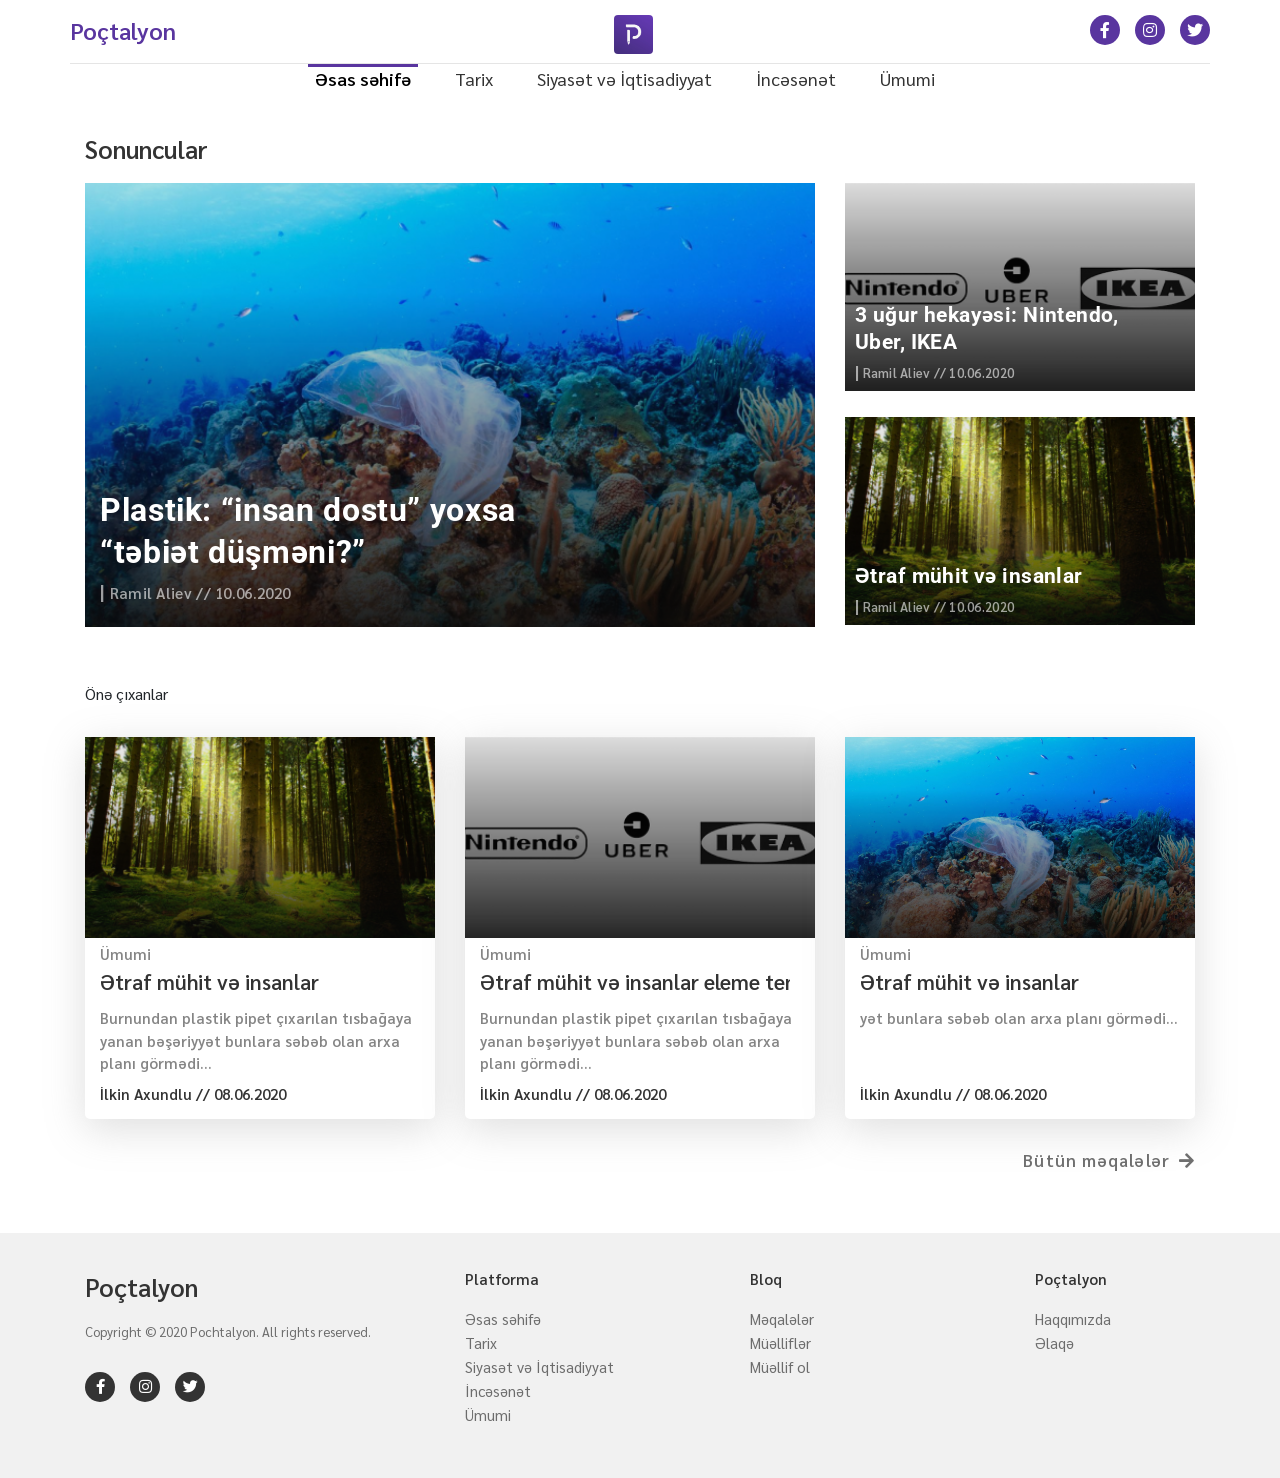
==== commit 4606a7be: "font added and post page worked" ====
--- a/index.html
+++ b/index.html
@@ -5,7 +5,9 @@
     <meta name="viewport" content="width=device-width, initial-scale=1.0">
     <meta http-equiv="X-UA-Compatible" content="ie=edge">
     <title>Document</title>
-    <link href="https://fonts.googleapis.com/css2?family=Sarabun:wght@100&display=swap" rel="stylesheet">
+    <link rel="preconnect" href="https://fonts.gstatic.com">
+    <link href="https://fonts.googleapis.com/css2?family=Sarabun:wght@200;300;400;500;600;800&display=swap" rel="stylesheet">
+    <link href="https://fonts.googleapis.com/css2?family=Roboto:ital,wght@0,300;0,400;0,500;0,700;1,500&display=swap" rel="stylesheet"> 
     <link rel="stylesheet" href="https://use.fontawesome.com/releases/v5.8.1/css/all.css" integrity="sha384-50oBUHEmvpQ+1lW4y57PTFmhCaXp0ML5d60M1M7uH2+nqUivzIebhndOJK28anvf" crossorigin="anonymous">
     <link rel="stylesheet" href="https://cdn.jsdelivr.net/npm/bootstrap@4.5.3/dist/css/bootstrap.min.css" integrity="sha384-TX8t27EcRE3e/ihU7zmQxVncDAy5uIKz4rEkgIXeMed4M0jlfIDPvg6uqKI2xXr2" crossorigin="anonymous">
     <link rel="stylesheet" href="scss/style.css">
@@ -44,11 +46,11 @@
                 <div class="col-md-12">
                     <div class="menu-bars d-none"><i class="fas fa-bars"></i></div>
                     <ul class="menu">
-                            <li class="mn-5 active"><a href="index.html" class="active">Əsas səhifə </a></li>
-                            <li class="mn-5"><a href="history.html">Tarix</a> </li>
-                            <li class="mn-5 "><a href="politics.html">Siyasət və İqtisadiyyat</a></li>
-                            <li class="mn-5"><a href="art.html">İncəsənət</a></li>
-                            <li class="mn-5"><a href="art.html">Ümumi</a></li>
+                            <li class="mn-5 active"><a href="index.html" class="active ">Əsas səhifə </a></li>
+                            <li class="mn-5"><a href="history.html" class="">Tarix</a> </li>
+                            <li class="mn-5 "><a href="politics.html" class="">Siyasət və İqtisadiyyat</a></li>
+                            <li class="mn-5"><a href="art.html" class="">İncəsənət</a></li>
+                            <li class="mn-5"><a href="art.html" class="">Ümumi</a></li>
                     </ul>
                 </div>
              </div>
@@ -76,7 +78,7 @@
                 </div>
                 </div>
                 <div class="col-md-4 col-sm-12 last-info-area">
-                    <div class="little-img little-img-top last-info-area-img">
+                    <div class="little-img little-img-for-js little-img-top last-info-area-img">
                         <a href="">
                             <img src="img/rec1.png" alt="">
                         </a>
@@ -85,7 +87,7 @@
                             <div class="write-info"><span>|</span> Ramil Aliev // 10.06.2020</div>
                         </div>
                     </div>
-                    <div class="little-img little-img-top last-info-area-img">
+                    <div class="little-img little-img-for-js little-img-top last-info-area-img">
                     <a href="">
                         <img src="img/rec3.png" alt="">
                     </a>
@@ -94,7 +96,7 @@
                         <div class="write-info"><span>|</span> Ramil Aliev // 10.06.2020</div>
                     </div>
                     </div>
-                    <div class="little-img little-img-bottom last-info-area-img">
+                    <div class="little-img little-img-for-js little-img-bottom last-info-area-img">
                         <a href="">
                             <img src="img/rec2.png" alt="">
                         </a>
@@ -167,7 +169,7 @@
     <footer id="footer">
         <div class="container">
             <div class="row">
-                <div class="col-lg-4 col-md-4 col-sm-12">
+                <div class="col-lg-4 col-md-4 col-sm-12 col-12">
                     <div>
                         <p class="head" style="font-size: 25px;">Poçtalyon</p>
                         <p class="info">Copyright © 2020 Pochtalyon. All rights reserved.</p>
@@ -180,7 +182,7 @@
                         </div>
                     </div>
                 </div>
-                <div class="col-lg-3 col-md-3 col-sm-6">
+                <div class="col-lg-3 col-md-3 col-sm-6 col-4">
                     <p class="head" style="font-size: 15px;"> Platforma </p>
                     <ul>
                         <li><a href="index.html" >Əsas səhifə </a></li>
@@ -190,15 +192,15 @@
                         <li><a href="all.html">Ümumi</a></li>
                     </ul>
                 </div>
-                <div class="col-lg-3 col-md-3 col-sm-6">
+                <div class="col-lg-3 col-md-3 col-sm-6 col-4">
                     <p class="head" style="font-size: 15px;"> Bloq </p>
                     <ul>
-                        <li><a href="" >Məqalələr </a></li>
+                        <li><a href="articles.html" >Məqalələr </a></li>
                         <li><a href="authors.html">Müəlliflər</a> </li>
                         <li><a href="author.html">Müəllif ol</a></li>
                     </ul>
                 </div>
-                <div class="col-lg-2 col-md-2 col-sm-6">
+                <div class="col-lg-2 col-md-2 col-sm-6 col-4">
                     <p class="head" style="font-size: 15px;"> Poçtalyon </p>
                     <ul>
                         <li><a href="about.html">Haqqımızda </a></li>
--- a/scss/style.css
+++ b/scss/style.css
@@ -32,7 +32,7 @@
 }
 
 #head-deskopt .container-head .head-arize .refresh {
-  font-weight: 1000;
+  font-weight: 600;
   font-size: 24px;
   line-height: 31.2px;
   color: #59359f;
@@ -91,19 +91,20 @@
 }
 
 #navbar-deskopt ul li a {
-  font-weight: 500;
+  font-weight: 400;
   font-size: 18px;
   color: #333333;
   line-height: 23.4px;
+  padding: 0px 7px;
 }
 
 #navbar-deskopt ul li a:hover {
-  font-weight: 700;
+  color: black;
 }
 
 #navbar-deskopt ul li a.active {
   color: black;
-  font-weight: 700;
+  font-weight: 600;
 }
 
 #navbar-deskopt ul li.active {
@@ -193,6 +194,7 @@
 
 #last-info .container .last-info-area .little-img .last-info-little-text .head-text a {
   color: #FFFFFF;
+  font-family: 'Roboto', sans-serif;
 }
 
 #last-info .container .last-info-area .little-img .last-info-little-text .write-info {
@@ -250,6 +252,7 @@
 
 #last-info .container .last-info-area .last-info-area-img .last-info-text .head-text a {
   color: #FFFFFF;
+  font-family: 'Roboto', sans-serif;
 }
 
 #last-info .container .last-info-area .last-info-area-img .last-info-text .write-info {
@@ -277,6 +280,30 @@
 #last-info .container .last-info-area .last-info-area-img img:hover {
   -webkit-transform: scale(1.1);
           transform: scale(1.1);
+}
+
+#last-info .container .all-post-icon {
+  text-align: right;
+}
+
+#last-info .container .all-post-icon a {
+  font-size: 17px;
+  font-style: normal;
+  font-weight: 600;
+  line-height: 22px;
+  letter-spacing: 0.065em;
+  color: #333333;
+  opacity: 0.7;
+}
+
+#last-info .container .all-post-icon a i {
+  width: 20px;
+}
+
+#last-info .container .all-post-icon a:hover {
+  -webkit-transform: scale(1.1);
+          transform: scale(1.1);
+  opacity: 1;
 }
 
 #first-info {
@@ -473,6 +500,152 @@
 
 footer ul li a:hover {
   color: #333333;
+}
+
+#post {
+  padding: 20px 0px 200px 0px;
+}
+
+#post .post-all {
+  float: left;
+}
+
+#post .post-all .post-info {
+  width: 15%;
+  text-align: center;
+  position: fixed;
+}
+
+#post .post-all .post-info .post-time {
+  font-weight: bold;
+  margin-bottom: 20px;
+}
+
+#post .post-all .post-info .post-time .post-day {
+  background-color: #59359F;
+  padding: 15px 0px;
+  font-size: 18px;
+  color: #fff;
+  font-family: 'Roboto', sans-serif;
+}
+
+#post .post-all .post-info .post-time .post-clock {
+  background-color: #334564;
+  color: #fff;
+  padding: 8px 0px;
+}
+
+#post .post-all .post-info .post-time .post-view-count {
+  background-color: #f2f2f2;
+  color: #757575;
+  border: 1px solid #dddddd;
+  padding: 8px 0px;
+}
+
+#post .post-all .post-info .post-time .post-view-count i {
+  margin-right: 5px;
+}
+
+#post .post-all .post-info .post-writer {
+  background-color: #f2f2f2;
+  border: 1px solid #dddddd;
+  font-weight: bold;
+  color: black;
+  margin-bottom: 20px;
+}
+
+#post .post-all .post-info .post-writer .author {
+  padding: 8px 0px;
+  border-bottom: 1px solid #dddddd;
+}
+
+#post .post-all .post-info .post-writer .author-name {
+  padding: 8px 0px;
+}
+
+#post .post-all .post-info .post-writer .author-name a {
+  color: black;
+}
+
+#post .post-all .post-info .post-writer .author-name a:hover {
+  color: red;
+}
+
+#post .post-all .post-info .post-category {
+  background-color: #f2f2f2;
+  border: 1px solid #dddddd;
+  font-weight: bold;
+  color: black;
+  margin-bottom: 20px;
+}
+
+#post .post-all .post-info .post-category .category {
+  padding: 8px 0px;
+  border-bottom: 1px solid #dddddd;
+}
+
+#post .post-all .post-info .post-category .category-name {
+  padding: 8px 0px;
+}
+
+#post .post-all .post-info .post-zoom {
+  background-color: #f2f2f2;
+  border: 1px solid #dddddd;
+  font-weight: bold;
+  color: black;
+  margin-bottom: 20px;
+  display: -webkit-box;
+  display: -ms-flexbox;
+  display: flex;
+  cursor: pointer;
+}
+
+#post .post-all .post-info .post-zoom .post-minus-zoom {
+  border-right: 1px solid #dddddd;
+  padding: 5px 0px;
+  max-width: 50%;
+  min-width: 50%;
+  font-size: 18px;
+}
+
+#post .post-all .post-info .post-zoom .post-pilus-zoom {
+  padding: 5px 0px;
+  max-width: 50%;
+  min-width: 50%;
+  font-size: 18px;
+}
+
+#post .post-all .post-info .post-zoom .passive-zoom {
+  pointer-events: none;
+  color: #cecece;
+}
+
+#post .post-all .post-main-area {
+  width: 81%;
+  float: right;
+}
+
+#post .post-all .post-main-area .post-main-img {
+  margin-bottom: 15px;
+}
+
+#post .post-all .post-main-area .post-main-img img {
+  width: 100%;
+  height: auto;
+}
+
+#post .post-all .post-main-area .post-text h1 {
+  color: #59359F;
+  font-family: 'Roboto', sans-serif;
+  font-weight: 500;
+  margin-bottom: 10px;
+}
+
+#post .post-all .post-main-area .post-text p {
+  font-family: 'Roboto', sans-serif;
+  font-size: 18px;
+  color: black;
+  font-weight: 500;
 }
 
 #pereloder {
